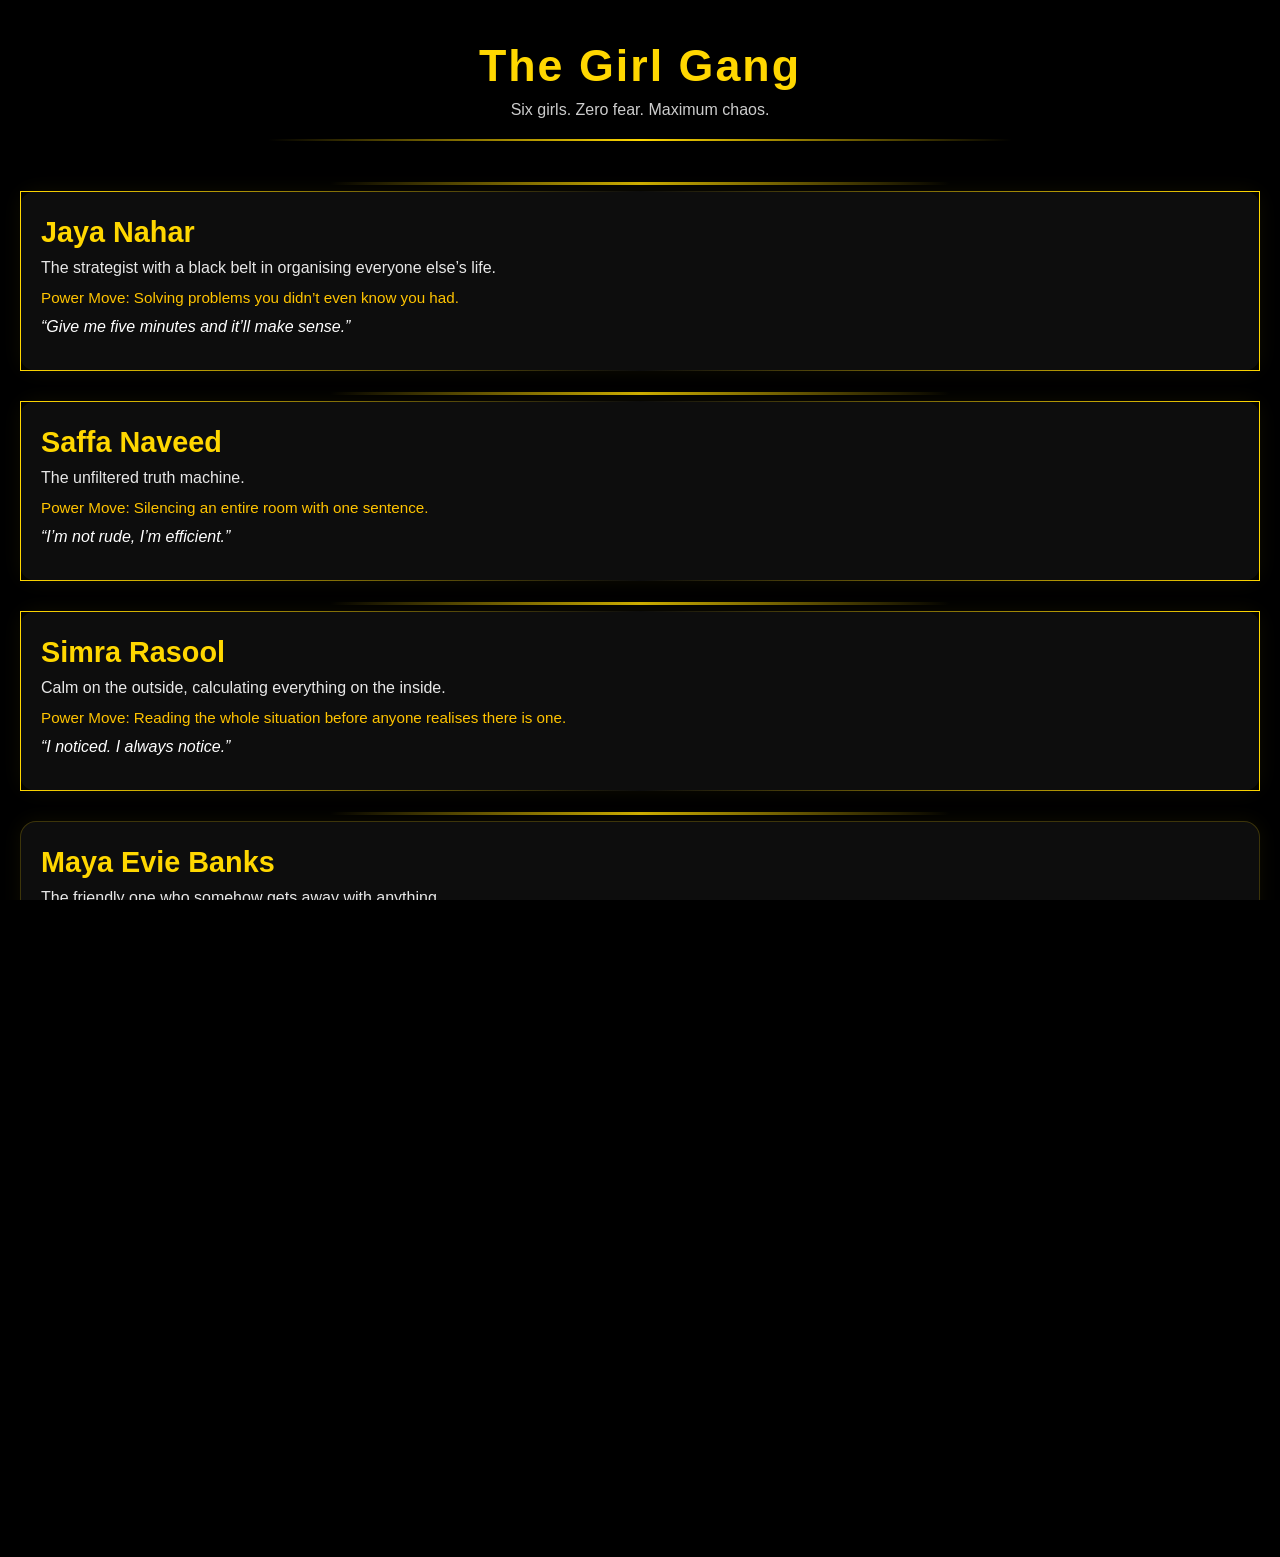
==== index.html @ 9dd232cb "Update index.html" ====
<!DOCTYPE html>
<html lang="en">
<head>
  <meta charset="UTF-8" />
  <meta name="viewport" content="width=device-width, initial-scale=1.0" />

  <title>The Girl Gang</title>

  <!-- Core Styles -->
  <link rel="stylesheet" href="css/styles-core.css" />
  <link rel="stylesheet" href="css/styles-flair.css" />
  <link rel="stylesheet" href="css/styles-ultra.css" />

</head>
<body>

  <!-- Header -->
  <header id="main-header">
    <h1 id="title">The Girl Gang</h1>
    <p id="tagline">Six girls. Zero fear. Maximum chaos.</p>
    <div id="header-divider"></div>
  </header>

  <!-- Card Container -->
  <main id="card-container">

    <!-- JAYA -->
    <section class="card" data-name="jaya">
      <h2 class="card-name">Jaya Nahar</h2>
      <p class="card-vibe">The strategist with a black belt in organising everyone else’s life.</p>
      <p class="card-power">Power Move: Solving problems you didn’t even know you had.</p>
      <p class="card-quote">“Give me five minutes and it’ll make sense.”</p>
      <div class="bonus-quotes">
        <p>“I don’t control everything… just most things.”</p>
        <p>“Please. I’ve already planned your excuse.”</p>
      </div>
    </section>

    <!-- SAFFA -->
    <section class="card" data-name="saffa">
      <h2 class="card-name">Saffa Naveed</h2>
      <p class="card-vibe">The unfiltered truth machine.</p>
      <p class="card-power">Power Move: Silencing an entire room with one sentence.</p>
      <p class="card-quote">“I’m not rude, I’m efficient.”</p>
      <div class="bonus-quotes">
        <p>“If I wanted to be nice, I would’ve stayed quiet.”</p>
        <p>“I don’t sugarcoat. I’m not a bakery.”</p>
      </div>
    </section>

    <!-- SIMRA -->
    <section class="card" data-name="simra">
      <h2 class="card-name">Simra Rasool</h2>
      <p class="card-vibe">Calm on the outside, calculating everything on the inside.</p>
      <p class="card-power">Power Move: Reading the whole situation before anyone realises there is one.</p>
      <p class="card-quote">“I noticed. I always notice.”</p>
      <div class="bonus-quotes">
        <p>“I clocked that before you even blinked.”</p>
        <p>“I wasn’t judging… out loud.”</p>
      </div>
    </section>

    <!-- MAYA -->
    <section class="card" data-name="maya">
      <h2 class="card-name">Maya Evie Banks</h2>
      <p class="card-vibe">The friendly one who somehow gets away with anything.</p>
      <p class="card-power">Power Move: Social stealth mode.</p>
      <p class="card-quote">“It wasn’t me… but it could’ve been.”</p>
      <div class="bonus-quotes">
        <p>“I didn’t start it. I just made it interesting.”</p>
        <p>“If you saw it, no you didn’t.”</p>
      </div>
    </section>

    <!-- JAVAIREA -->
    <section class="card" data-name="javairea">
      <h2 class="card-name">Javairea Mudassar</h2>
      <p class="card-vibe">The wildcard with elite comeback timing.</p>
      <p class="card-power">Power Move: Turning an insult into a comedy special.</p>
      <p class="card-quote">“You walked into that one yourself.”</p>
      <div class="bonus-quotes">
        <p>“I roast because I care.”</p>
        <p>“Relax, it was a joke… mostly.”</p>
      </div>
    </section>

    <!-- HALLE -->
    <section class="card" data-name="halle">
      <h2 class="card-name">Halle Ward</h2>
      <p class="card-vibe">Energy of a main character who didn’t ask for the role.</p>
      <p class="card-power">Power Move: Accidentally starting chaos and fixing it in the same hour.</p>
      <p class="card-quote">“Wait— actually, that kinda worked.”</p>
      <div class="bonus-quotes">
        <p>“It wasn’t chaos until I arrived.”</p>
        <p>“Trust the process. Actually no— trust me.”</p>
      </div>
    </section>

  </main>

  <!-- Ribbon Footer -->
  <footer id="footer">
    <p>Made by Hassaan</p>
  </footer>

  <!-- Scripts -->
  <script src="js/effects-core.js"></script>
  <script src="js/effects-rare.js"></script>
  <script src="js/themes.js"></script>
  <script src="js/easter-eggs.js"></script>
  <script src="js/audio.js"></script>
  <script src="js/mega-effects.js"></script>
  <script src="js/ultra-engine.js"></script>
  <script src="js/flair-core.js"></script>

</body>
</html>
---- css/styles-core.css ----
/* RESET */
* {
  margin: 0;
  padding: 0;
  box-sizing: border-box;
}

html, body {
  height: 100%;
  width: 100%;
  background: #000;
  color: #fff;
  font-family: -apple-system, BlinkMacSystemFont, "Segoe UI", Roboto, sans-serif;
  overflow-x: hidden;
}

/* SMOOTH SCROLLING */
html {
  scroll-behavior: smooth;
}

/* HEADER */
#main-header {
  text-align: center;
  padding: 40px 20px 20px;
  position: relative;
}

#title {
  font-size: 2.8rem;
  font-weight: 700;
  letter-spacing: 2px;
  color: gold;
}

#tagline {
  margin-top: 10px;
  font-size: 1rem;
  opacity: 0.8;
}

#header-divider {
  width: 60%;
  height: 2px;
  background: linear-gradient(90deg, transparent, gold, transparent);
  margin: 20px auto 0;
  border-radius: 20px;
}

/* CARD WRAPPER */
#card-container {
  display: flex;
  flex-direction: column;
  gap: 30px;
  padding: 30px 20px 60px;
  position: relative;
}

/* CARD */
.card {
  background: #0d0d0d;
  border: 1px solid rgba(255, 215, 0, 0.2);
  border-radius: 16px;
  padding: 24px 20px;
  box-shadow: 0 0 20px rgba(255, 215, 0, 0.06);
  transition: transform 0.2s ease, box-shadow 0.2s ease;
  position: relative;
}

/* CARD HOVER (desktop only) */
@media (hover: hover) {
  .card:hover {
    transform: translateY(-4px);
    box-shadow: 0 0 25px rgba(255, 215, 0, 0.25);
  }
}

/* CARD CONTENT */
.card-name {
  font-size: 1.8rem;
  color: gold;
  margin-bottom: 10px;
  font-weight: 600;
}

.card-vibe {
  margin-bottom: 12px;
  font-size: 1rem;
  opacity: 0.9;
}

.card-power {
  margin-bottom: 12px;
  font-size: 0.95rem;
  color: #ffc400;
}

.card-quote {
  margin-bottom: 10px;
  font-size: 1rem;
  font-style: italic;
}

/* BONUS QUOTES (initially hidden via JS) */
.bonus-quotes {
  margin-top: 15px;
  display: none;
  opacity: 0;
  transition: opacity 0.3s ease;
}

.bonus-quotes p {
  margin-bottom: 6px;
  font-size: 0.95rem;
  opacity: 0.85;
}

/* FOOTER */
#footer {
  text-align: center;
  padding: 20px 0 40px;
  font-size: 0.9rem;
  opacity: 0.7;
}
---- css/styles-flair.css ----
/* ============================================================
   GLOBAL FLAIR LAYER — glow, shimmer, sparkle, breathing, depth
   ============================================================ */

/* GOLD GLOW UTILITY */
.glow-gold {
  box-shadow: 0 0 20px rgba(255, 215, 0, 0.3);
}

/* HEADER SHIMMER */
#title {
  position: relative;
  overflow: hidden;
}

#title::after {
  content: "";
  position: absolute;
  top: 0;
  left: -120%;
  height: 100%;
  width: 120%;
  background: linear-gradient(
    120deg,
    transparent 40%,
    rgba(255, 215, 0, 0.5),
    transparent 60%
  );
  transform: skewX(-25deg);
  animation: titleShimmer 6s infinite ease-in-out;
}

@keyframes titleShimmer {
  0% { left: -120%; }
  40% { left: 140%; }
  100% { left: 140%; }
}

/* HEADER CROWN EFFECT (activated by JS) */
#title.crowned::before {
  content: "👑";
  position: absolute;
  top: -40px;
  left: 50%;
  transform: translateX(-50%);
  font-size: 2.2rem;
  opacity: 0;
  animation: crownDrop 0.6s forwards ease-out;
}

@keyframes crownDrop {
  0% { transform: translate(-50%, -60px); opacity: 0; }
  100% { transform: translate(-50%, 0); opacity: 1; }
}

/* BACKGROUND SPARKLE LAYER (particle container) */
#sparkle-layer {
  position: fixed;
  top: 0; left: 0;
  width: 100%; height: 100%;
  pointer-events: none;
  overflow: hidden;
  z-index: -1;
}

/* DEEP GLOW BACKDROP */
body::before {
  content: "";
  position: fixed;
  inset: 0;
  background: radial-gradient(
    circle at center,
    rgba(255, 215, 0, 0.1),
    transparent 70%
  );
  z-index: -2;
}

/* CARD SHIMMER BORDER (JS toggles class) */
.card.shimmering {
  border-image: linear-gradient(90deg, gold, transparent, gold) 1;
  animation: shimmerBorder 2.5s infinite linear;
}

@keyframes shimmerBorder {
  0% { border-image: linear-gradient(90deg, transparent, gold) 1; }
  50% { border-image: linear-gradient(90deg, gold, transparent) 1; }
  100% { border-image: linear-gradient(90deg, transparent, gold) 1; }
}

/* CARD “BREATHING” ANIMATION */
.card.breathe {
  animation: cardBreath 6s infinite ease-in-out;
}

@keyframes cardBreath {
  0% { transform: scale(1); }
  50% { transform: scale(1.015); }
  100% { transform: scale(1); }
}

/* FLOATING EMOJI ZONE */
.card .emoji-float {
  display: inline-block;
  animation: floatEmoji 4s infinite ease-in-out;
}

@keyframes floatEmoji {
  0% { transform: translateY(0); }
  50% { transform: translateY(-6px); }
  100% { transform: translateY(0); }
}

/* TAP SHIMMER EFFECT */
.tap-shimmer {
  position: absolute;
  width: 90px;
  height: 90px;
  background: radial-gradient(
    circle,
    rgba(255, 215, 0, 0.7),
    transparent 60%
  );
  border-radius: 50%;
  pointer-events: none;
  opacity: 0;
  transform: scale(0.1);
  animation: tapShimmerFade 0.6s forwards ease-out;
}

@keyframes tapShimmerFade {
  0% { opacity: 0.6; transform: scale(0.1); }
  100% { opacity: 0; transform: scale(1.6); }
}

/* CARD EDGE GLOW ACTIVATOR */
.card.edge-glow {
  box-shadow:
    0 0 10px rgba(255, 215, 0, 0.6),
    0 0 40px rgba(255, 215, 0, 0.3);
}

/* HEADER GLOW PULSE */
#main-header.glow-pulse {
  animation: headerPulse 4s infinite ease-in-out;
}

@keyframes headerPulse {
  0% { text-shadow: 0 0 6px rgba(255, 215, 0, 0.4); }
  50% { text-shadow: 0 0 20px rgba(255, 215, 0, 0.9); }
  100% { text-shadow: 0 0 6px rgba(255, 215, 0, 0.4); }
}

/* TAP GLOW */
.tap-glow {
  position: fixed;
  width: 80px;
  height: 80px;
  border-radius: 50%;
  background: rgba(255, 215, 0, 0.25);
  transform: translate(-50%, -50%);
  pointer-events: none;
  animation: tapFade 0.4s ease-out forwards;
}

@keyframes tapFade {
  0% { transform: translate(-50%, -50%) scale(0.2); opacity: 1; }
  100% { transform: translate(-50%, -50%) scale(1.4); opacity: 0; }
}


/* CROWN SHIMMER */
.crown-shimmer {
  position: absolute;
  top: -10px;
  left: 50%;
  transform: translateX(-50%);
  width: 50%;
  height: 3px;
  background: linear-gradient(90deg, transparent, gold, transparent);
  opacity: 0.8;
  border-radius: 20px;
  animation: crownGlow 2s infinite ease-in-out;
}

@keyframes crownGlow {
  0% { opacity: 0.2; }
  50% { opacity: 1; }
  100% { opacity: 0.2; }
}

/* HOVER RING */
.hover-ring {
  position: absolute;
  width: 60px;
  height: 60px;
  pointer-events: none;
  border-radius: 50%;
  border: 2px solid rgba(255, 215, 0, 0.4);
  transform: translate(-50%, -50%);
  transition: 0.05s linear;
  left: -9999px;
  top: -9999px;
}
---- css/styles-ultra.css ----
/* ============================================================
   ULTRA EFFECTS LAYER — particles, ripples, motion lighting,
   confetti-ready zones, depth fields, parallax, tilt shadows
   ============================================================ */


/* === GLOBAL PARTICLE CONTAINER === */
#particle-field {
  position: fixed;
  top: 0; left: 0;
  width: 100vw; height: 100vh;
  pointer-events: none;
  overflow: hidden;
  z-index: -3;
}

/* PARTICLE STYLE (JS adds <div class="p">) */
.p {
  position: absolute;
  width: 6px; height: 6px;
  border-radius: 50%;
  background: rgba(255, 215, 0, 0.9);
  opacity: 0.9;
  filter: blur(1px);
  pointer-events: none;
  animation: particleFloat 6s linear forwards;
}

/* FLOAT UP + FADE */
@keyframes particleFloat {
  0% { transform: translateY(0); opacity: 1; }
  100% { transform: translateY(-120vh); opacity: 0; }
}


/* === RIPPLE FIELDS === */
.ripple-field {
  position: relative;
  overflow: hidden;
}

.ripple {
  position: absolute;
  width: 40px; height: 40px;
  border-radius: 50%;
  background: radial-gradient(circle,
    rgba(255, 215, 0, 0.5),
    transparent 70%
  );
  transform: scale(0.1);
  opacity: 0.7;
  pointer-events: none;
  animation: rippleExpand 0.7s ease-out forwards;
}

@keyframes rippleExpand {
  0% { transform: scale(0.1); opacity: 0.7; }
  100% { transform: scale(1.8); opacity: 0; }
}


/* === MOVEMENT-REACTIVE GLOW FIELD (gyro-based) === */
.motion-glow {
  transition: box-shadow 0.15s ease-out;
}

.motion-glow.active {
  box-shadow:
    0 0 20px rgba(255,215,0,0.6),
    0 0 60px rgba(255,215,0,0.3);
}


/* === PARALLAX FLOAT LAYER === */
#parallax-layer {
  position: fixed;
  inset: 0;
  pointer-events: none;
  z-index: -4;
}

.parallax-bit {
  position: absolute;
  width: 16px; height: 16px;
  border-radius: 50%;
  background: rgba(255, 215, 0, 0.2);
  filter: blur(3px);
  animation: parallaxFloat 12s infinite ease-in-out;
}

@keyframes parallaxFloat {
  0% { transform: translateY(0); }
  50% { transform: translateY(-30px); }
  100% { transform: translateY(0); }
}


/* === SOFT DEPTH FIELD === */
#depth-field {
  position: fixed;
  inset: 0;
  pointer-events: none;
  background: radial-gradient(
    circle at center,
    rgba(255,215,0,0.05),
    transparent 80%
  );
  z-index: -5;
}


/* === CARD TILT SHADOW (JS toggles .tilted) === */
.card.tilted {
  transform: rotate3d(var(--tiltX), var(--tiltY), 0, 6deg);
  box-shadow:
    calc(var(--tiltY) * 20px) calc(var(--tiltX) * -20px) 40px rgba(255, 215, 0, 0.4);
  transition: transform 0.08s linear, box-shadow 0.1s linear;
}


/* === CONFETTI READY CONTAINER === */
#confetti-zone {
  position: fixed;
  inset: 0;
  pointer-events: none;
  overflow: hidden;
  z-index: 9999;
}

.confetti-piece {
  position: absolute;
  width: 10px; height: 14px;
  opacity: 0.9;
  transform: rotate(0deg);
  animation: confettiFall 3.5s linear forwards;
}

/* Confetti colours — gold palette */
.confetti-g1 { background: #ffe680; }
.confetti-g2 { background: #ffd700; }
.confetti-g3 { background: #c9a200; }
.confetti-g4 { background: #fff7d1; }

@keyframes confettiFall {
  0% {
    transform: translateY(-20px) rotate(0deg);
  }
  100% {
    transform: translateY(120vh) rotate(360deg);
  }
}


/* === SHAKE EFFECT (for correct/wrong flip moments) === */
.shake {
  animation: shakeAnim 0.4s ease-out;
}

@keyframes shakeAnim {
  0% { transform: translateX(0); }
  25% { transform: translateX(-5px); }
  50% { transform: translateX(5px); }
  75% { transform: translateX(-3px); }
  100% { transform: translateX(0); }
}


/* === ULTRA GLOW FOR SPECIAL MOMENTS === */
.ultra-glow {
  animation: ultraGlowPulse 1.8s infinite ease-in-out;
}

@keyframes ultraGlowPulse {
  0% { text-shadow: 0 0 8px gold; }
  50% { text-shadow: 0 0 28px gold; }
  100% { text-shadow: 0 0 8px gold; }
}
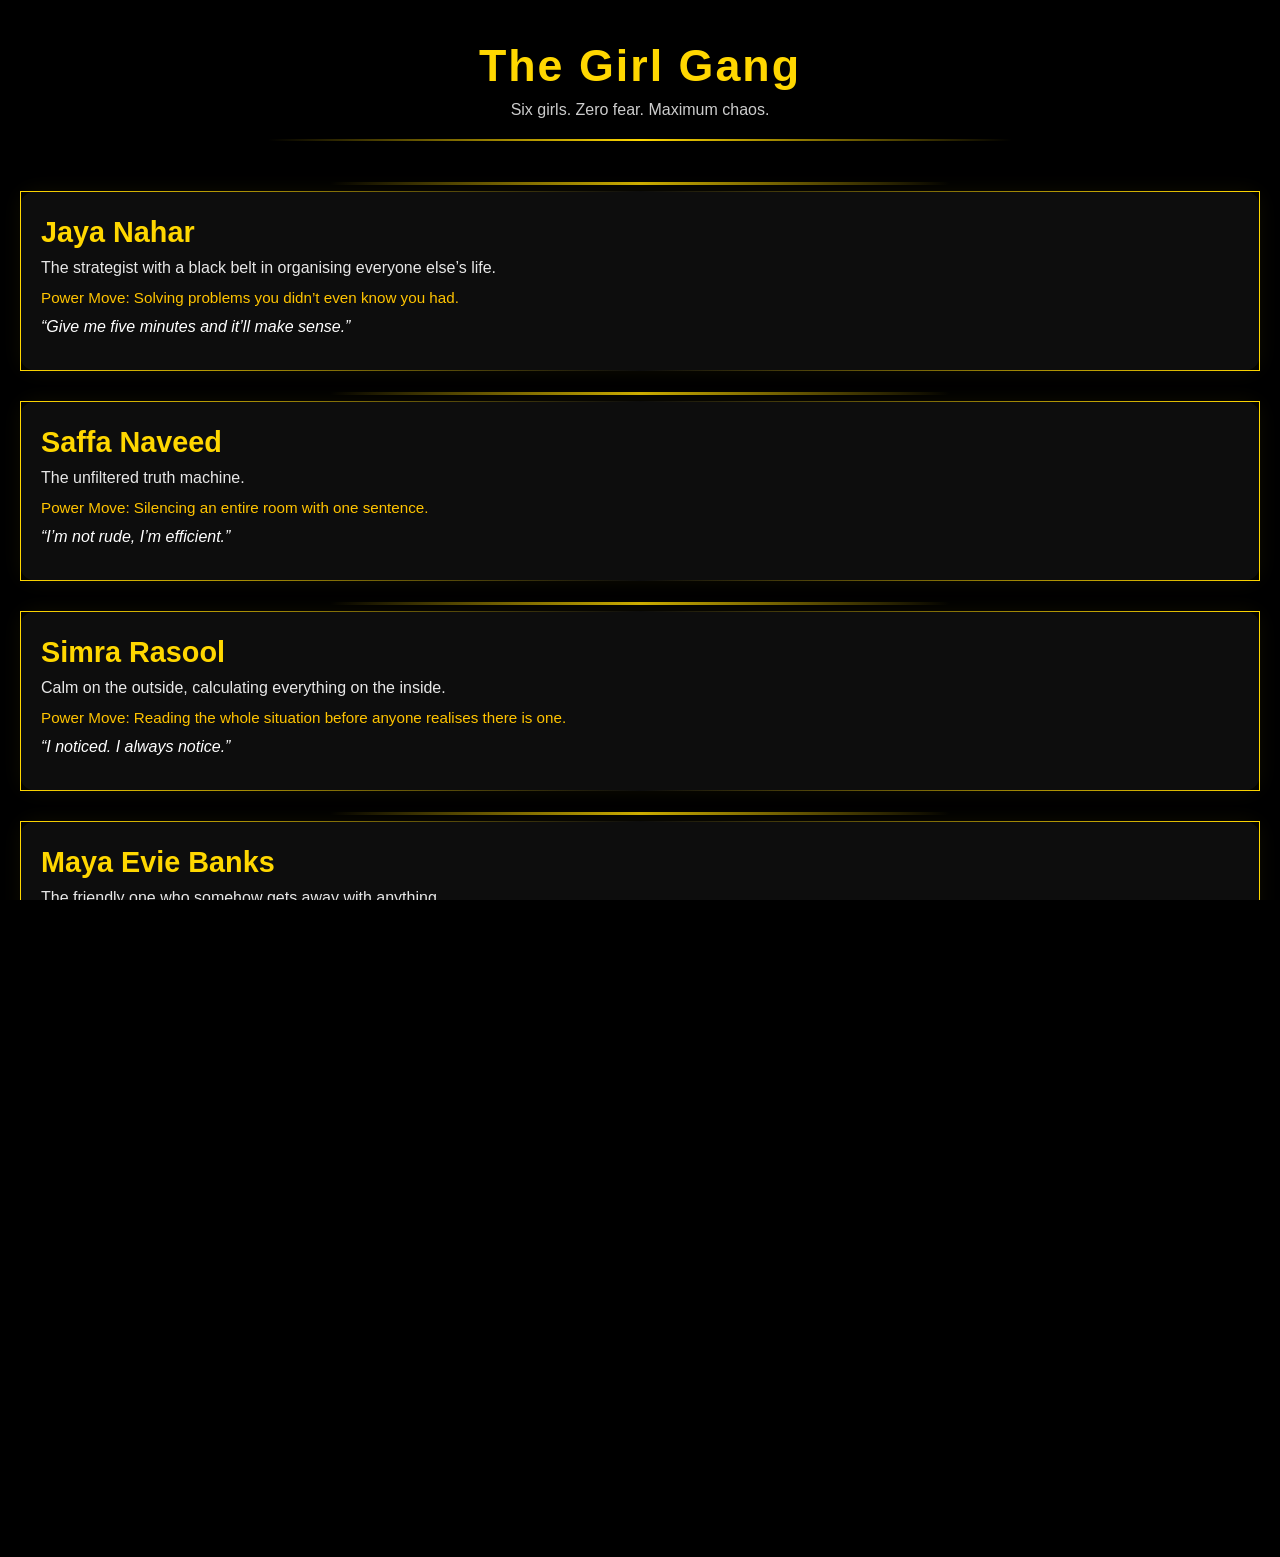
==== commit 09df6c10: "Update index.html" ====
--- a/index.html
+++ b/index.html
@@ -3,25 +3,26 @@
 <head>
   <meta charset="UTF-8" />
   <meta name="viewport" content="width=device-width, initial-scale=1.0" />
-
   <title>The Girl Gang</title>
-
-  <!-- Core Styles -->
+  <meta name="google-site-verification" content="tb4tHIE_Ocuokyqz9u8SSLM9etCCuzRTjbhkDZZXIi8" />
   <link rel="stylesheet" href="css/styles-core.css" />
   <link rel="stylesheet" href="css/styles-flair.css" />
   <link rel="stylesheet" href="css/styles-ultra.css" />
-
+  <link rel="icon" type="image/png" sizes="16x16" href="/favicons/favicon-16.png">
+  <link rel="icon" type="image/png" sizes="32x32" href="/favicons/favicon-32.png">
+  <link rel="icon" type="image/png" sizes="48x48" href="/favicons/favicon-48.png">
+  <link rel="icon" type="image/png" sizes="64x64" href="/favicons/favicon-64.png">
+  <link rel="icon" type="image/png" sizes="128x128" href="/favicons/favicon-128.png">
+  <link rel="apple-touch-icon" sizes="180x180" href="/favicons/favicon-180.png">
 </head>
 <body>
 
-  <!-- Header -->
   <header id="main-header">
     <h1 id="title">The Girl Gang</h1>
     <p id="tagline">Six girls. Zero fear. Maximum chaos.</p>
     <div id="header-divider"></div>
   </header>
-
-  <!-- Card Container -->
+  
   <main id="card-container">
 
     <!-- JAYA -->
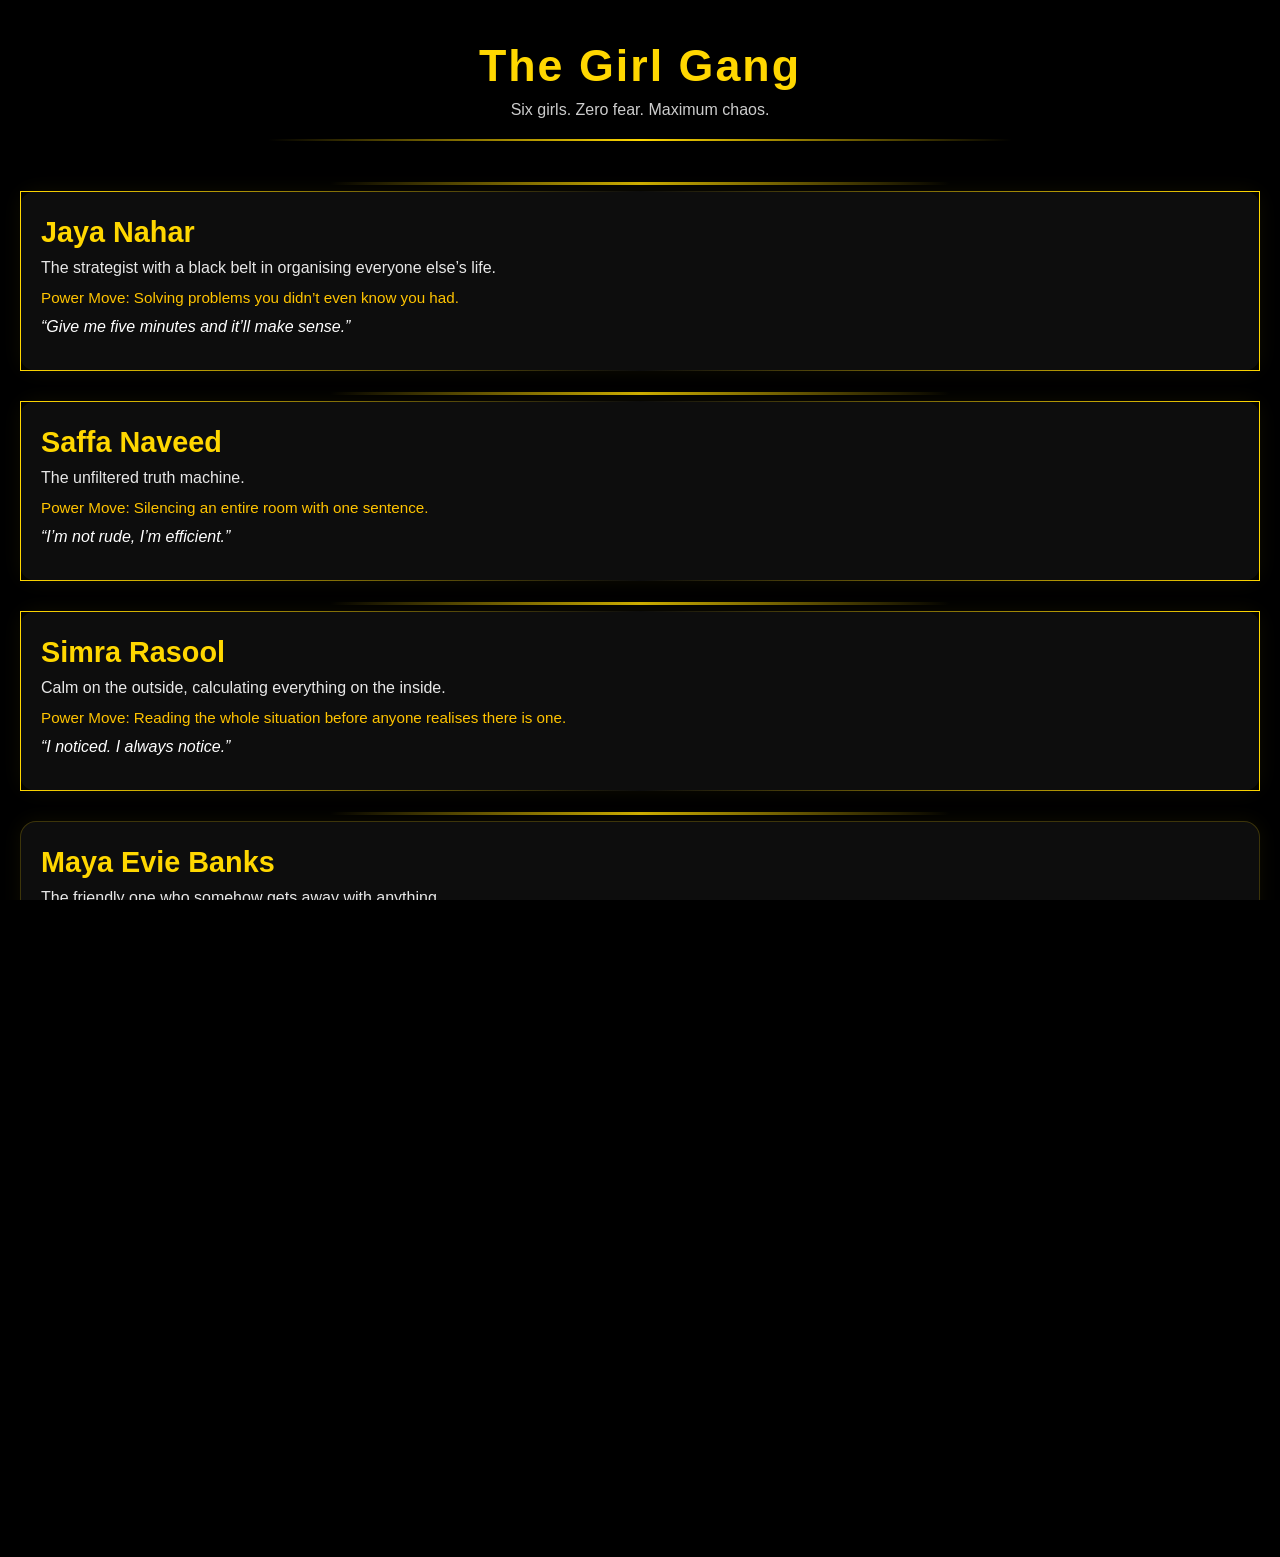
==== commit 886e0eb5: "Update index.html" ====
--- a/index.html
+++ b/index.html
@@ -1,6 +1,7 @@
 <!DOCTYPE html>
 <html lang="en">
 <head>
+  <script>(function(w,d,s,l,i){w[l]=w[l]||[];w[l].push({'gtm.start':new Date().getTime(),event:'gtm.js'});var f=d.getElementsByTagName(s)[0],j=d.createElement(s),dl=l!='dataLayer'?'&l='+l:'';j.async=true;j.src='https://www.googletagmanager.com/gtm.js?id='+i+dl;f.parentNode.insertBefore(j,f);})(window,document,'script','dataLayer','GTM-5QFNR8NB');</script>
   <meta charset="UTF-8" />
   <meta name="viewport" content="width=device-width, initial-scale=1.0" />
   <title>The Girl Gang</title>
@@ -16,6 +17,11 @@
   <link rel="apple-touch-icon" sizes="180x180" href="/favicons/favicon-180.png">
 </head>
 <body>
+
+  <!-- Google Tag Manager (noscript) -->
+  <noscript><iframe src="https://www.googletagmanager.com/ns.html?id=GTM-5QFNR8NB"
+  height="0" width="0" style="display:none;visibility:hidden"></iframe></noscript>
+<!-- End Google Tag Manager (noscript) -->
 
   <header id="main-header">
     <h1 id="title">The Girl Gang</h1>
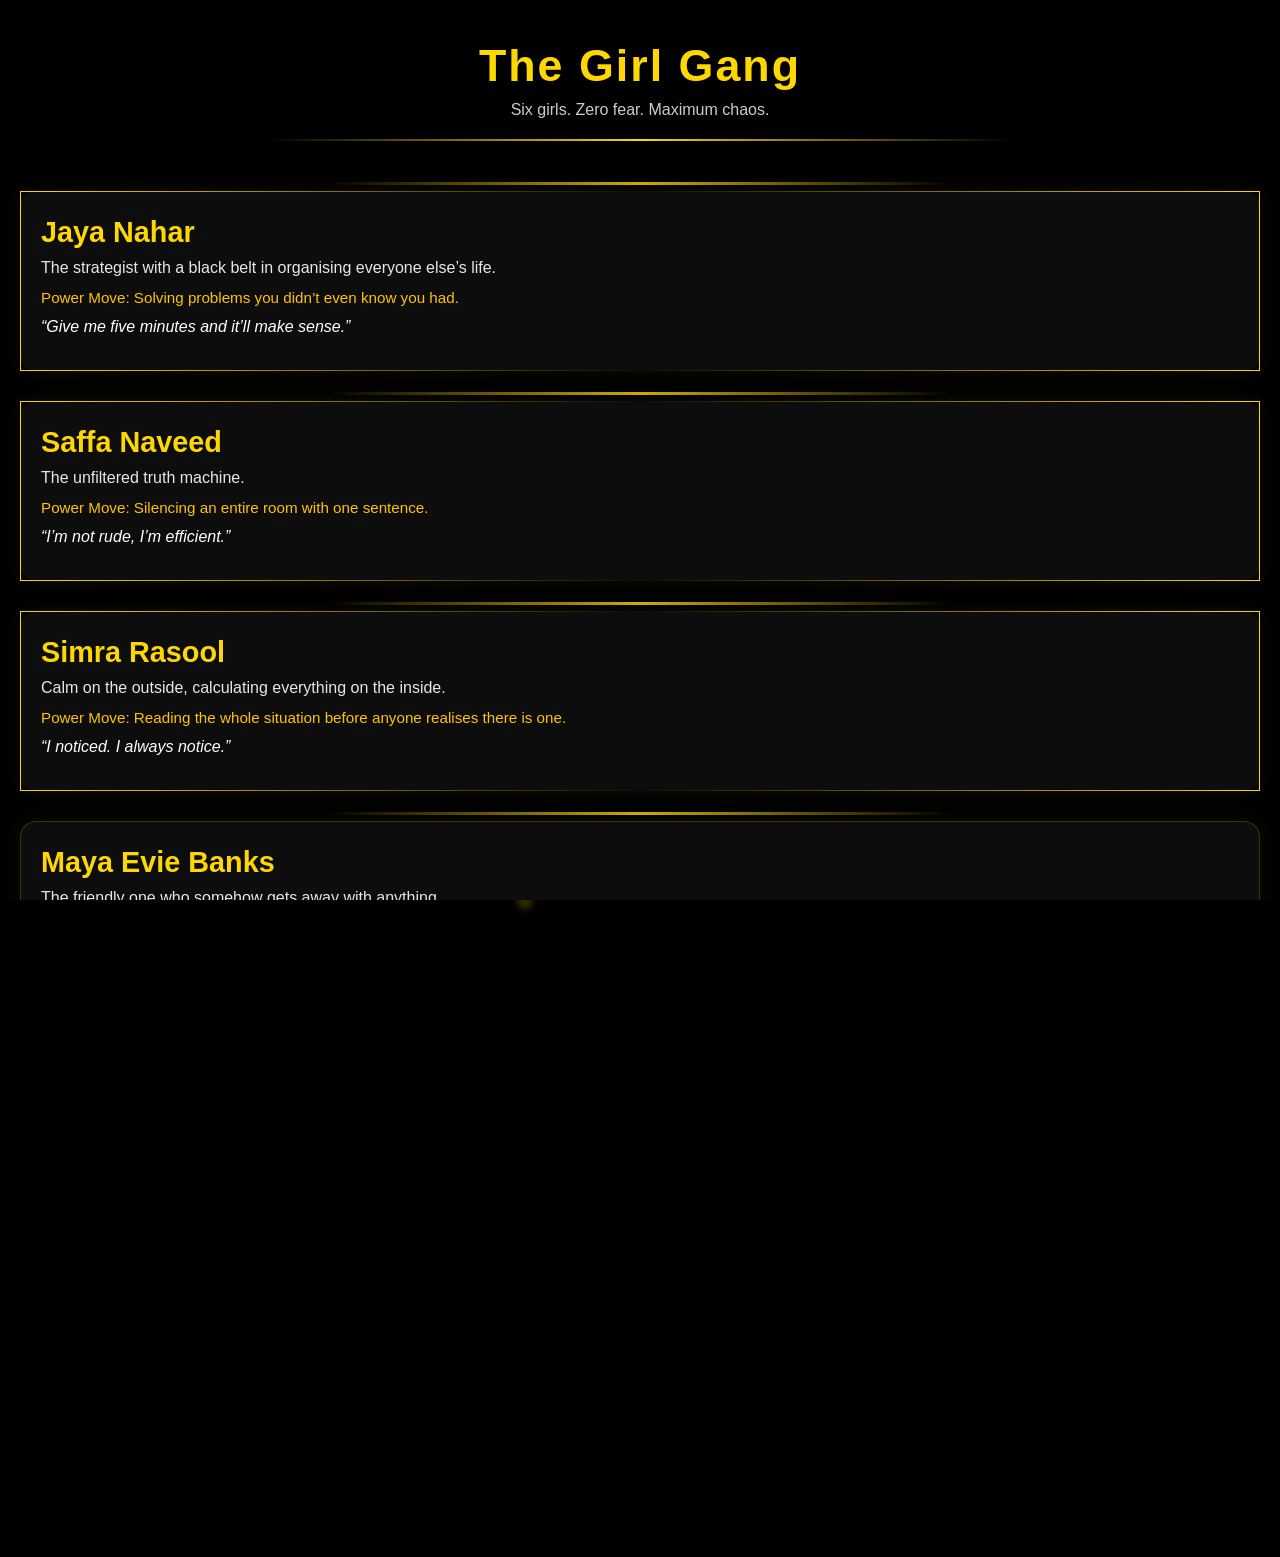
==== commit 1436425a: "Update index.html" ====
--- a/index.html
+++ b/index.html
@@ -5,7 +5,8 @@
   <meta charset="UTF-8" />
   <meta name="viewport" content="width=device-width, initial-scale=1.0" />
   <title>The Girl Gang</title>
-  <meta name="google-site-verification" content="tb4tHIE_Ocuokyqz9u8SSLM9etCCuzRTjbhkDZZXIi8" />
+  <meta name="google-site-verification" content="v8RBVgenjuedK_qLobbjBKBWvCgAGpJ-OgRE2Tj2tcQ" />
+  <link rel="canocial" href="https://the-girl-gang.netlify.app" />
   <link rel="stylesheet" href="css/styles-core.css" />
   <link rel="stylesheet" href="css/styles-flair.css" />
   <link rel="stylesheet" href="css/styles-ultra.css" />
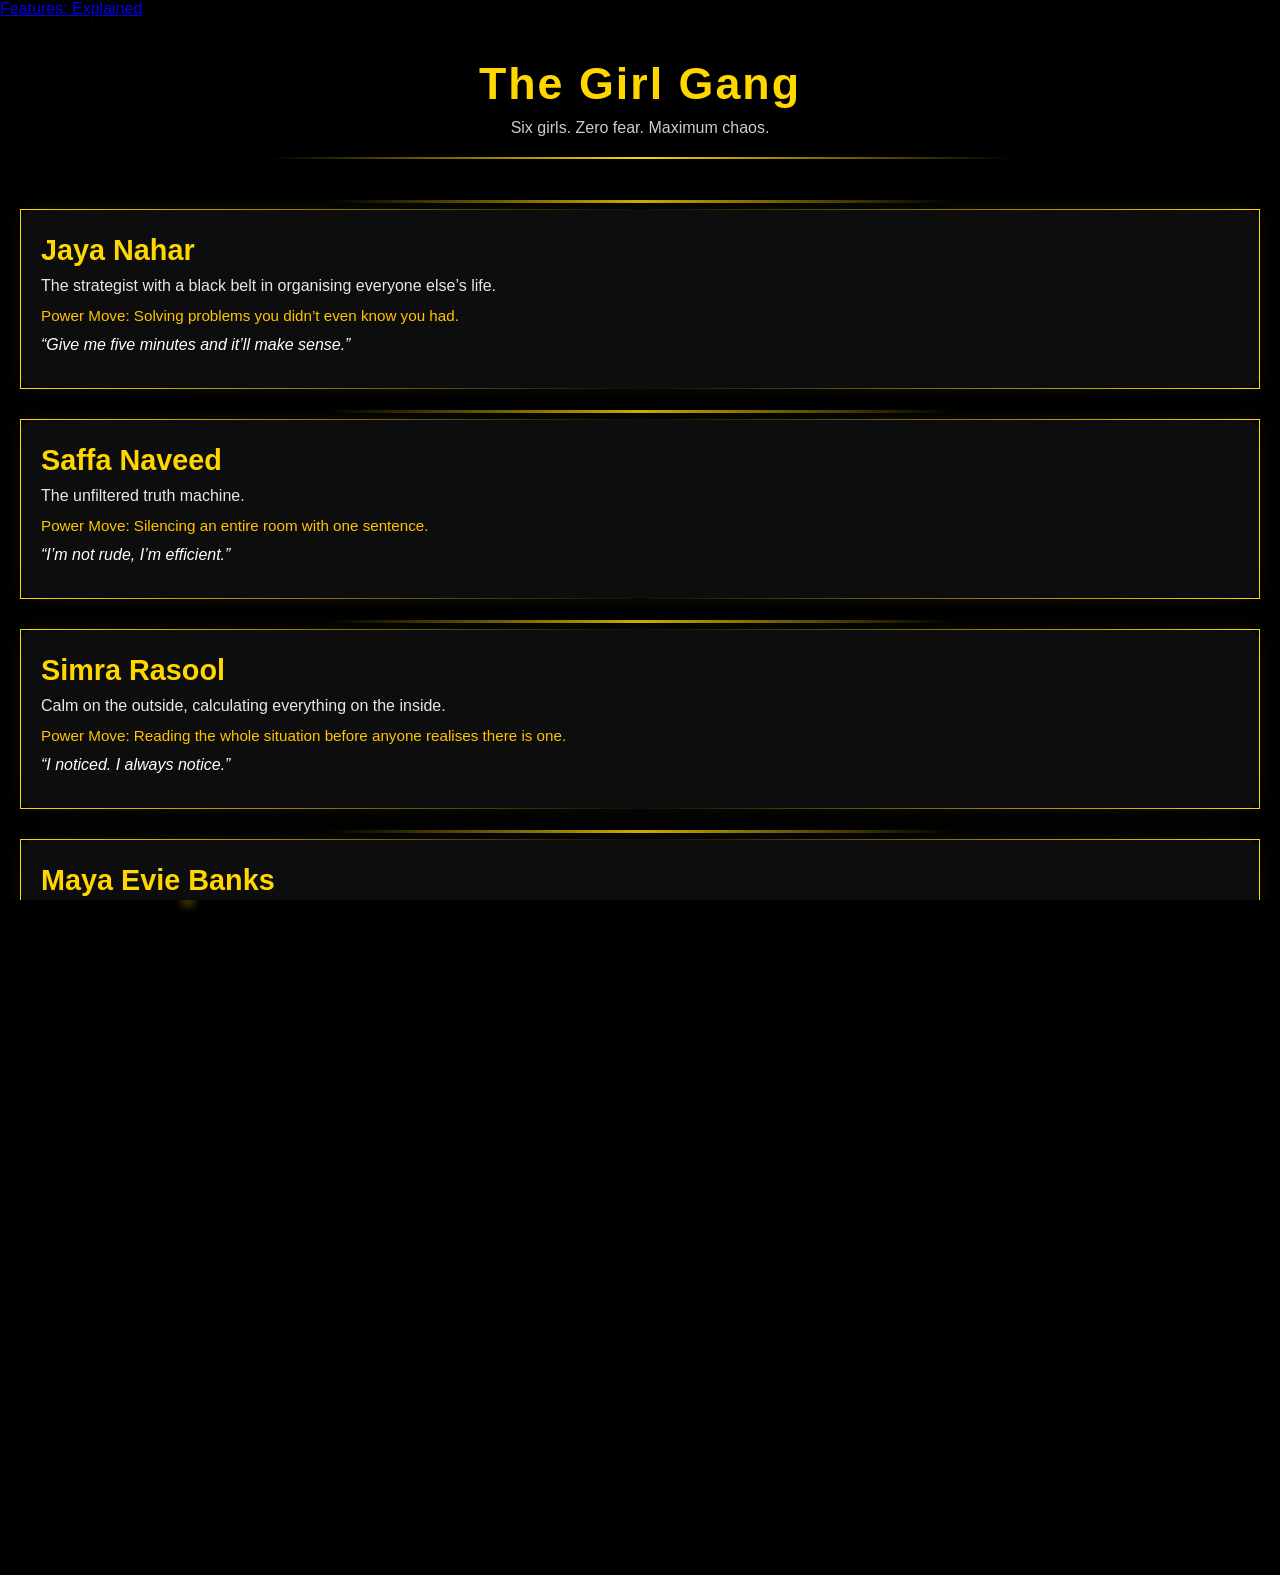
==== commit 26b74b03: "Update index.html" ====
--- a/index.html
+++ b/index.html
@@ -24,6 +24,8 @@
   height="0" width="0" style="display:none;visibility:hidden"></iframe></noscript>
 <!-- End Google Tag Manager (noscript) -->
 
+  <a href="features-explained" id="gold-float-btn">Features: Explained</a>
+  
   <header id="main-header">
     <h1 id="title">The Girl Gang</h1>
     <p id="tagline">Six girls. Zero fear. Maximum chaos.</p>
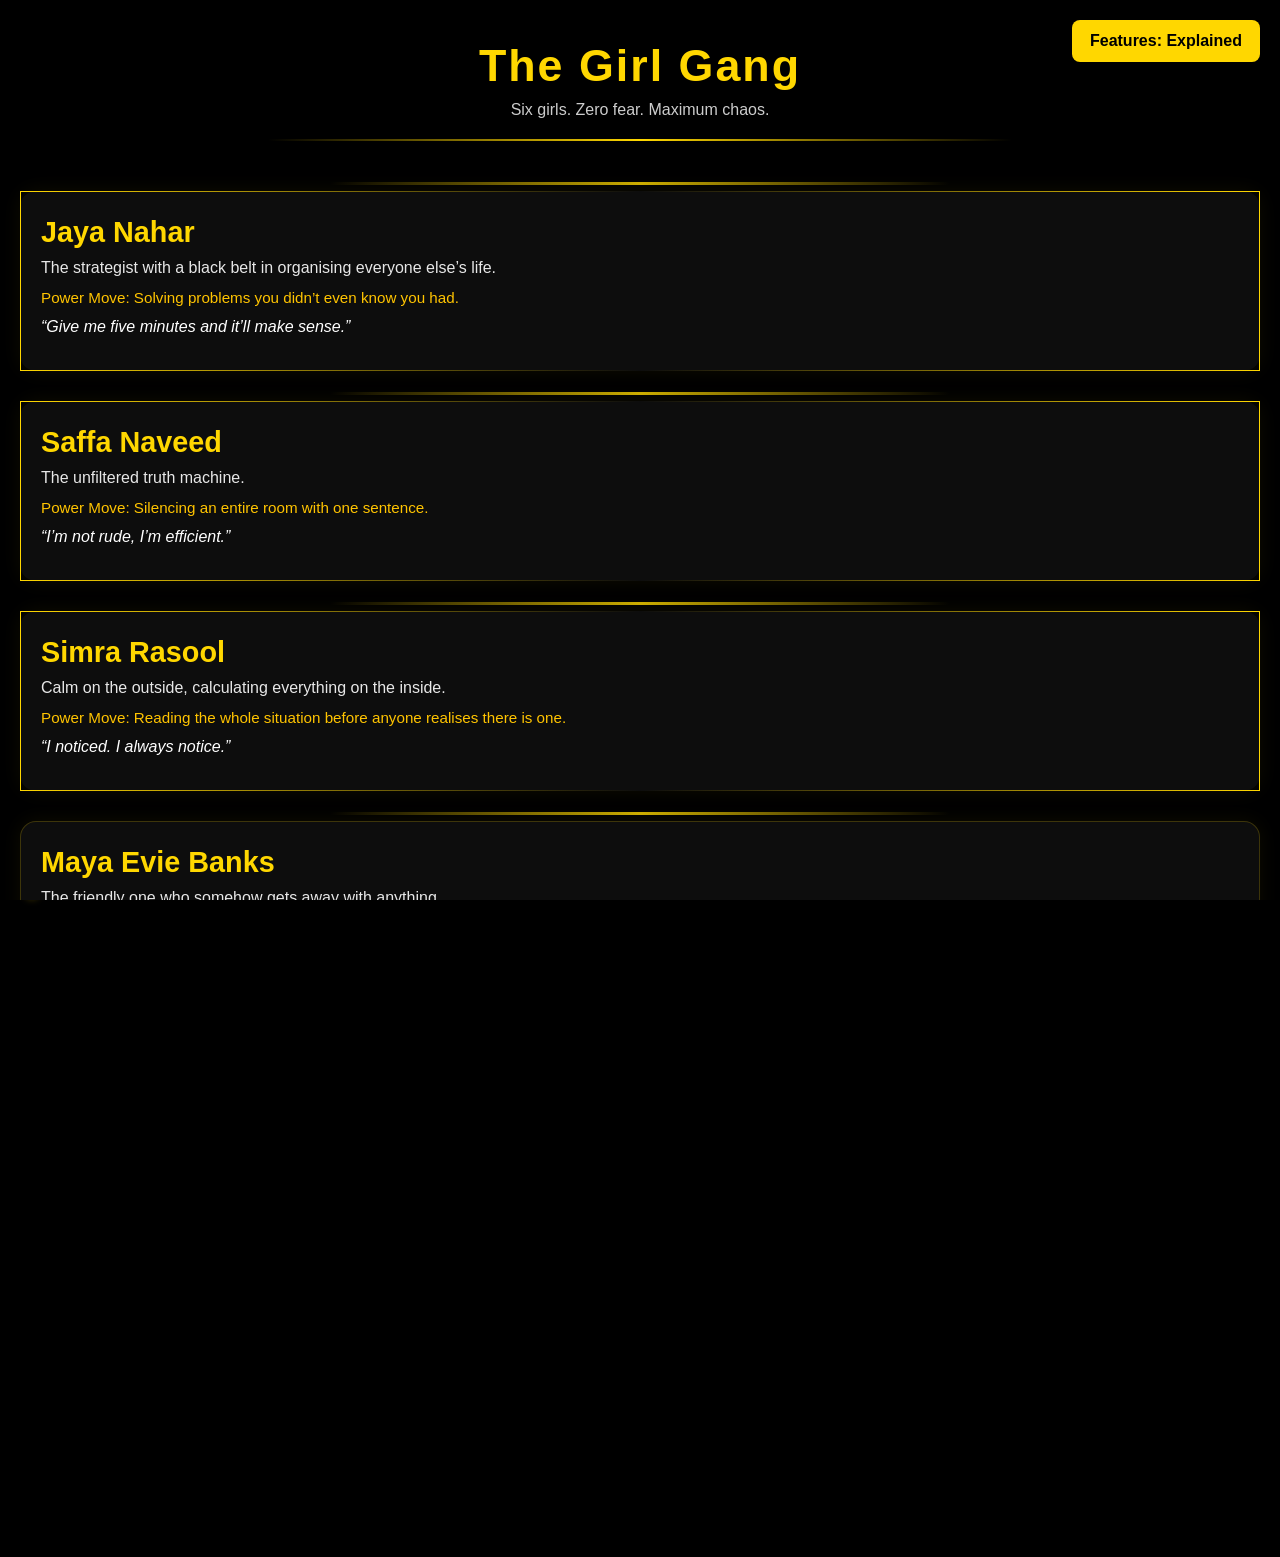
==== commit 7971723f: "Update index.html" ====
--- a/index.html
+++ b/index.html
@@ -7,6 +7,7 @@
   <title>The Girl Gang</title>
   <meta name="google-site-verification" content="v8RBVgenjuedK_qLobbjBKBWvCgAGpJ-OgRE2Tj2tcQ" />
   <link rel="canocial" href="https://the-girl-gang.netlify.app" />
+  <meta name="viewport" content="Meet the Girl Gang — six chaotic legends, one unforgettable story. Explore their world, their drama, and their dangerously funny antics." />
   <link rel="stylesheet" href="css/styles-core.css" />
   <link rel="stylesheet" href="css/styles-flair.css" />
   <link rel="stylesheet" href="css/styles-ultra.css" />
--- a/css/styles-core.css
+++ b/css/styles-core.css
@@ -18,6 +18,26 @@
 html {
   scroll-behavior: smooth;
 }
+
+#gold-float-btn {
+    position: fixed;
+    top: 20px;
+    right: 20px;
+    background: gold;
+    color: black;
+    padding: 12px 18px;
+    border-radius: 8px;
+    font-weight: bold;
+    text-decoration: none;
+    box-shadow: 0 0 12px rgba(0,0,0,0.25);
+    z-index: 9999;
+    transition: transform 0.2s ease, box-shadow 0.2s ease;
+}
+
+  #gold-float-btn:hover {
+    transform: scale(1.06);
+    box-shadow: 0 0 18px rgba(0,0,0,0.35);
+  }
 
 /* HEADER */
 #main-header {
@@ -121,4 +141,4 @@
   padding: 20px 0 40px;
   font-size: 0.9rem;
   opacity: 0.7;
-}+}
